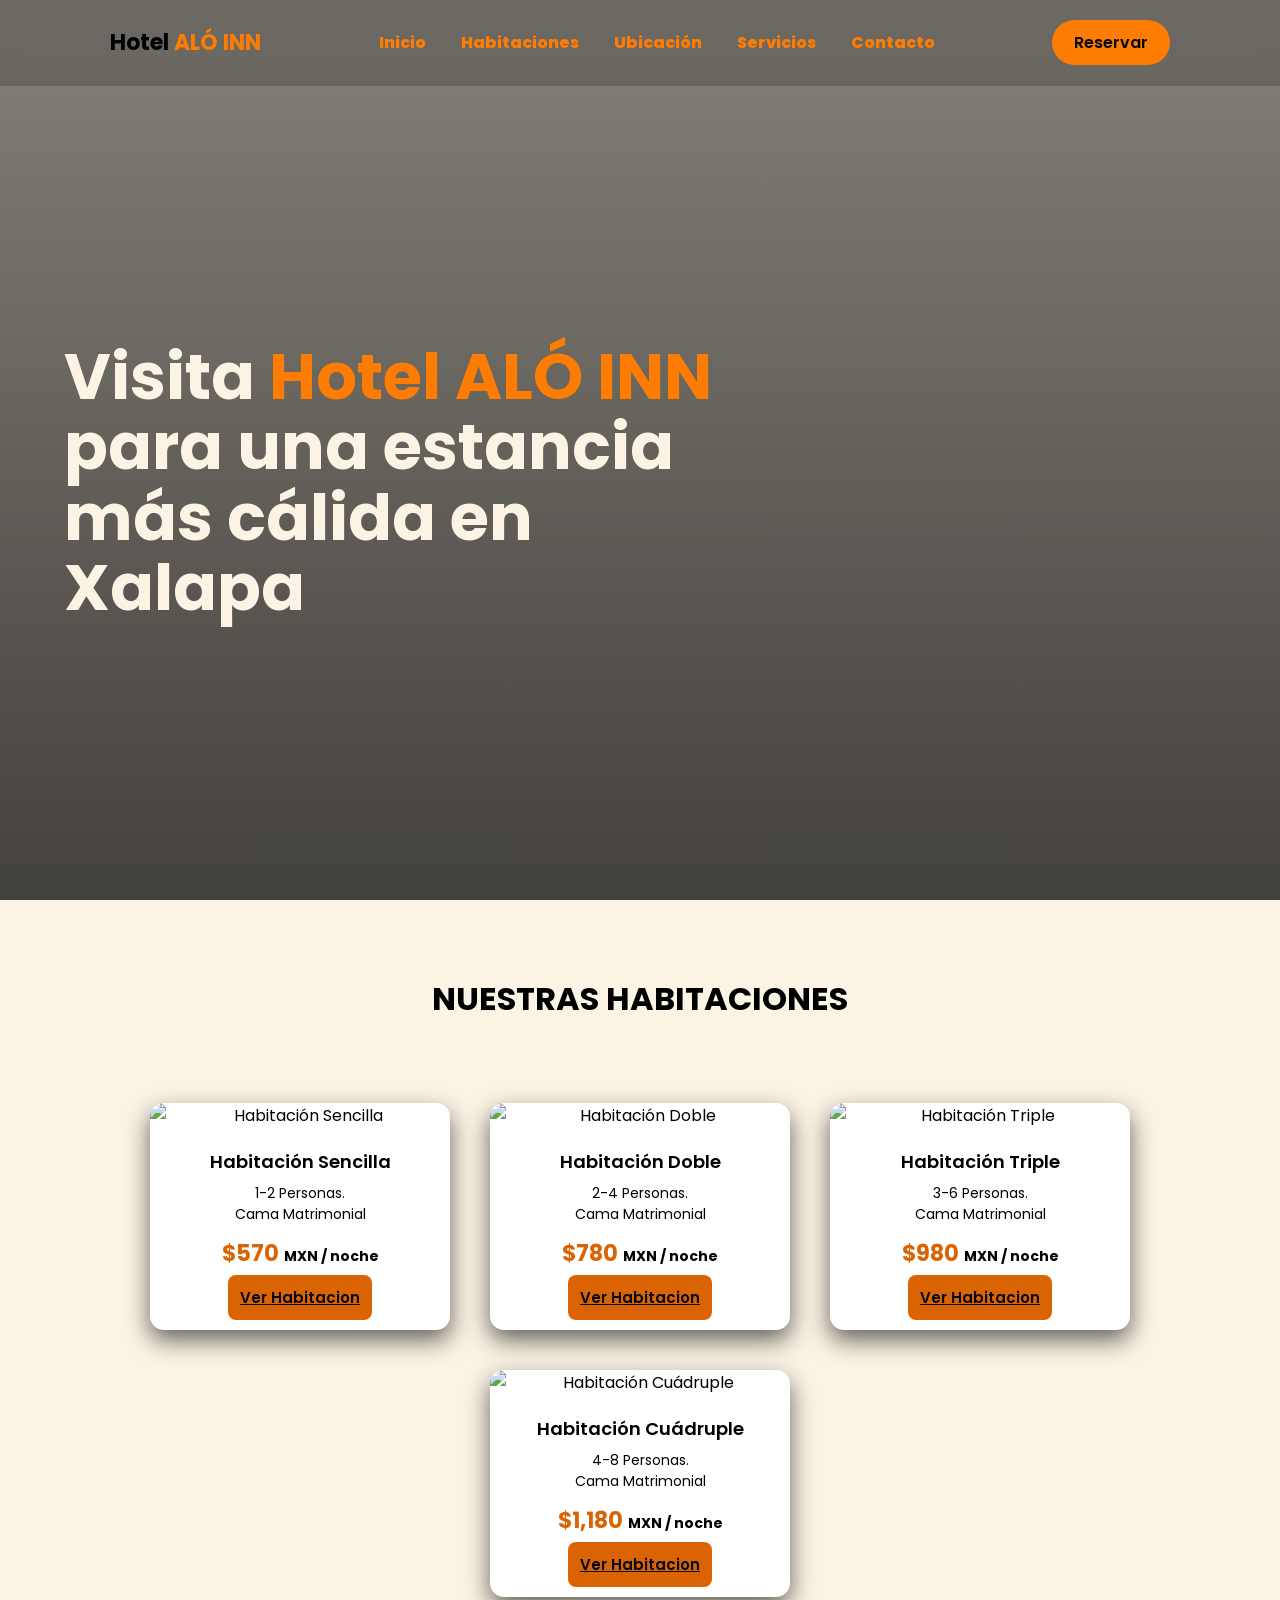
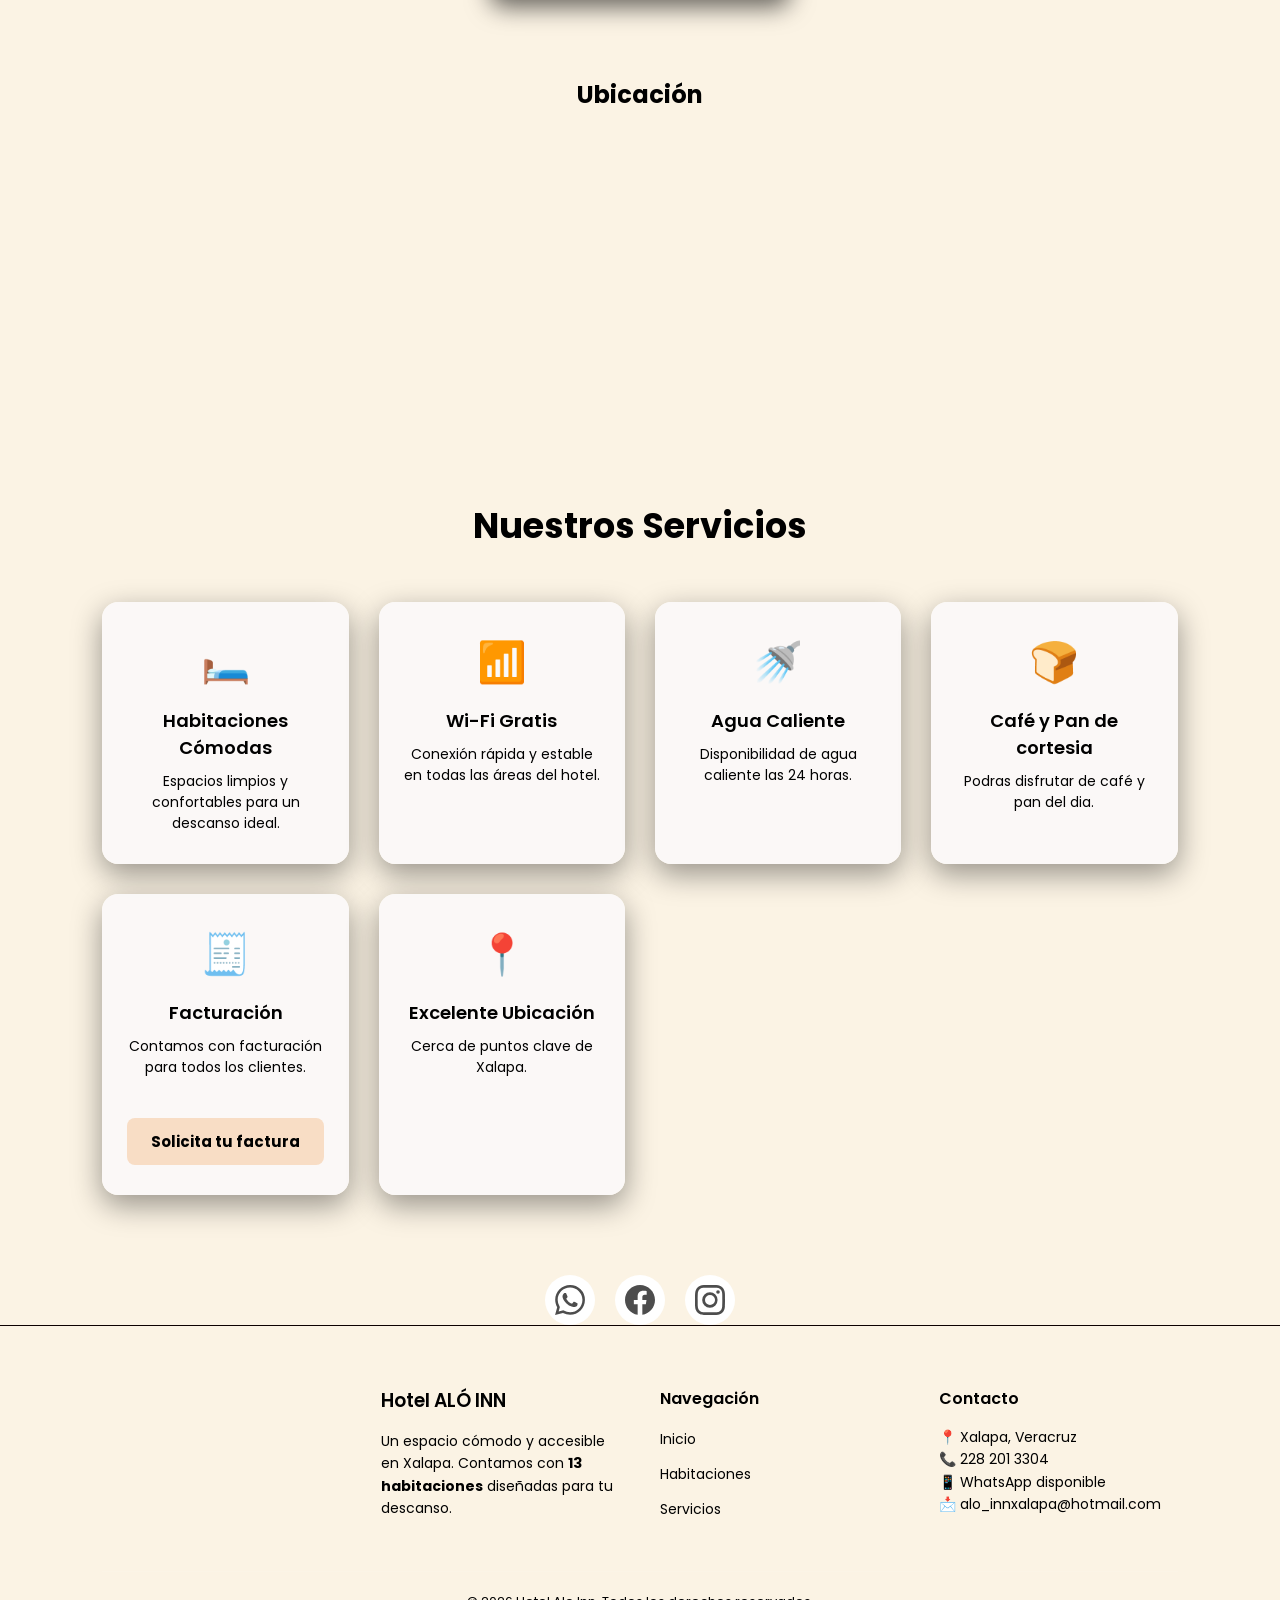
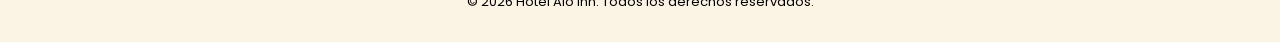
==== index.html @ 549d6c2c "Add files via upload" ====
<!DOCTYPE html>

<html lang="es">

<head>
  <meta charset="UTF-8">
  <meta name="viewport" content="width=device-width, initial-scale=1.0">
  
  <title>Hotel Alo Inn | Confort y Calidad en Xalapa, Veracruz</title>
  
  <meta name="description" content="Disfruta de Hotel Alo Inn en Xalapa. Habitaciones cómodas, Wi-Fi gratis, facturación y la mejor ubicación. ¡Reserva hoy mismo!">
  <meta name="keywords" content="Hotel Xalapa, Hotel Alo Inn, hospedaje Veracruz, hotel con factura, habitaciones económicas Xalapa">

  <link rel="icon" href="https://hotelaloinn.com/img/logo.jpeg" type="image/jpeg">
  <link rel="apple-touch-icon" href="https://hotelaloinn.com/img/logo.jpeg">

  <meta property="og:type" content="website">
  <meta property="og:title" content="Hotel Alo Inn - Tu mejor opción en Xalapa">
  <meta property="og:description" content="Habitaciones cómodas y servicios de primera. ¡Conoce nuestras promociones!">
  <meta property="og:image" content="https://hotelaloinn.com/img/logo.jpeg">
  <meta property="og:url" content="https://hotelaloinn.com">

 <!-- Carga de la letra Poppins (Indispensable para que no se vea la letra por defecto) -->
<link href="https://fonts.googleapis.com/css2?family=Poppins:wght@300;400;600;700&display=swap" rel="stylesheet">

<!-- Vinculación al CSS (Asegúrate de que el nombre sea idéntico al de tu archivo) -->
<link rel="stylesheet" href="style.css">
</head>
<body>


<header class="navbar">
  <div class="nav-container"> 

    <div class="logo">
      Hotel <span>ALÓ INN</span>
    </div>

    <nav class="nav-links">
      <a href="#inicio">Inicio</a>
      <a href="#habitaciones">Habitaciones</a>
      <a href="#Ubicacion">Ubicación</a>
      <a href="#servicios"> Servicios</a>
      <a href="#contacto">Contacto</a>
    </nav>

    <a 
      href="https://wa.me/522282358579?text=Hola%2C%20buen%20d%C3%ADa.%20Me%20gustar%C3%ADa%20reservar%20una%20habitaci%C3%B3n%20en%20el%20Hotel%20Alo%20Inn.%20%C2%BFPodr%C3%ADan%20brindarme%20disponibilidad%20y%20tarifas%2C%20por%20favor%3F"
      class="nav-btn"
      target="_blank"
    >
      Reservar
    </a>

  </div>
</header>

<section class="hero" id="inicio">
  <div class="hero-content">
    <h1>
      Visita <span>Hotel ALÓ INN</span> para una estancia más cálida en Xalapa
    </h1>
  </div>
</section><br><br> <br>

<h1>NUESTRAS HABITACIONES</h1>

<section class="products" id="habitaciones">

  <div class="product-card">
    <img src="img/habitaciosencilla.jpeg" alt="Habitación Sencilla">
    <div class="product-info">
      <h3>Habitación Sencilla</h3>
      <p class="description">
        1-2 Personas.<br>
        Cama Matrimonial
      </p>
      <div class="price">
        $570 <span>MXN / noche</span>
      </div>
      <a href="habitacionsencilla.html" class="buy-btn">
       Ver Habitacion
      </a>
    </div>
  </div>

  <div class="product-card">
    <img src="img/habitaciondoble.jpeg" alt="Habitación Doble">
    <div class="product-info">
      <h3>Habitación Doble</h3>
      <p class="description">
        2-4 Personas.<br>
        Cama Matrimonial
      </p>
      <div class="price">
        $780 <span>MXN / noche</span>
      </div>
      <a href="habitaciondoble.html" class="buy-btn">
     Ver Habitacion
      </a>
    </div>
  </div>

  <div class="product-card">
    <img src="img/habitaciontriple.jpeg" alt="Habitación Triple">
    <div class="product-info">
      <h3>Habitación Triple</h3>
      <p class="description">
        3-6 Personas.<br>
        Cama Matrimonial
      </p>
      <div class="price">
        $980 <span>MXN / noche</span>
      </div>
      <a href="habitaciontriple.html" class="buy-btn">
        Ver Habitacion
      </a>
    </div>
  </div>

  <div class="product-card">
    <img src="img/habitacioncuadruple.jpeg" alt="Habitación Cuádruple">
    <div class="product-info">
      <h3>Habitación Cuádruple</h3>
      <p class="description">
        4-8 Personas.<br>
        Cama Matrimonial
      </p>
      <div class="price">
        $1,180 <span>MXN / noche</span>
      </div>
      <a href="habitacioncuadruple.html" class="buy-btn">
        Ver Habitacion
      </a>
    </div>
  </div>

</section>

<!-- Mapá -->
 <section class="Ubicacion" id="Ubicacion">
  <h1>Ubicación </h1>
  <iframe src="https://www.google.com/maps/embed?pb=!1m18!1m12!1m3!1d3759.8437289900535!2d-96.91754228857053!3d19.548321536897763!2m3!1f0!2f0!3f0!3m2!1i1024!2i768!4f13.1!3m3!1m2!1s0x85db31e40d9a5141%3A0xbbd44925af812f5!2zQUzDkyBJTk4!5e0!3m2!1ses-419!2smx!4v1768088990701!5m2!1ses-419!2smx" width="400" height="300" style="border:0;" allowfullscreen="" loading="lazy" referrerpolicy="no-referrer-when-downgrade"></iframe></section>



<!-- Servicios -->
<section class="services" id="servicios">

  <h2 class="section-title">Nuestros Servicios</h2>

  <div class="services-grid">

    <div class="service-card">
      <div class="service-icon">🛏️</div>
      <h3>Habitaciones Cómodas</h3>
      <p>
        Espacios limpios y confortables para un descanso ideal.
      </p>
    </div>

    <div class="service-card">
      <div class="service-icon">📶</div>
      <h3>Wi-Fi Gratis</h3>
      <p>
        Conexión rápida y estable en todas las áreas del hotel.
      </p>
    </div>

    <div class="service-card">
      <div class="service-icon">🚿</div>
      <h3>Agua Caliente</h3>
      <p>
        Disponibilidad de agua caliente las 24 horas.
      </p>
    </div>

    <div class="service-card">
      <div class="service-icon">🍞 </div>
      <h3>Café y Pan de cortesia</h3>
      <p>
        Podras disfrutar de café y pan del dia.
      </p>
    </div>

    <div class="service-card">
      <div class="service-icon">🧾</div>
      <h3>Facturación</h3>
      <p>
      Contamos con  facturación para todos los clientes.
      </p><BR>
       <a href="https://wa.me/522282358579?text=%0APara%20poder%20realizar%20la%20facturaci%C3%B3n%20correspondiente%2C%20le%20agradecer%C3%ADamos%20nos%20pudiera%20proporcionar%20la%20siguiente%20informaci%C3%B3n%20fiscal.%0A%E2%80%A2%20Nombre%20o%20Raz%C3%B3n%20Social%3A%0A%E2%80%A2%20RFC%3A%0A%E2%80%A2%20Uso%20de%20CFDI%3A%0A%E2%80%A2%20R%C3%A9gimen%20fiscal%3A%0A%E2%80%A2%20Direcci%C3%B3n%3A%0A%E2%80%A2%20C%C3%B3digo%20Postal%3A%0A%E2%80%A2%20Tipo%20de%20pago%20y%20cantidad%3A%0A%E2%80%A2%20Correo%20electr%C3%B3nico%20para%20env%C3%ADo%20de%20factura%3A%0A%E2%80%A2%20Comprobante%20de%20pago%20%28imagen%29" class="bottom"> Solicita tu factura</a>  
       
      </a> 
    </div>

    <div class="service-card">
      <div class="service-icon">📍</div>
      <h3>Excelente Ubicación</h3>
      <p>
        Cerca de puntos clave de Xalapa.
      </p>
    </div>

  </div>
</section>


  <!-- REDES SOCIALES -->

<ul class="example-2">
  <li class="icon-content">
    <a
      data-social="whatsapp"
      aria-label="Whatsapp"
      href="https://wa.me/522282358579?text=Hola%2C%20buen%20d%C3%ADa.%20Me%20gustar%C3%ADa%20reservar%20una%20habitaci%C3%B3n%20en%20el%20Hotel%20Alo%20Inn.%20%C2%BFPodr%C3%ADan%20brindarme%20disponibilidad%20y%20tarifas%2C%20por%20favor%3F"
    >
      <div class="filled"></div>
      <svg
        xml:space="preserve"
        viewBox="0 0 24 24"
        class="bi bi-whatsapp"
        fill="currentColor"
        height="24"
        width="24"
        xmlns="http://www.w3.org/2000/svg"
      >
        <path
          fill="currentColor"
          d="M17.472 14.382c-.297-.149-1.758-.867-2.03-.967-.273-.099-.471-.148-.67.15-.197.297-.767.966-.94 1.164-.173.199-.347.223-.644.075-.297-.15-1.255-.463-2.39-1.475-.883-.788-1.48-1.761-1.653-2.059-.173-.297-.018-.458.13-.606.134-.133.298-.347.446-.52.149-.174.198-.298.298-.497.099-.198.05-.371-.025-.52-.075-.149-.669-1.612-.916-2.207-.242-.579-.487-.5-.669-.51-.173-.008-.371-.01-.57-.01-.198 0-.52.074-.792.372-.272.297-1.04 1.016-1.04 2.479 0 1.462 1.065 2.875 1.213 3.074.149.198 2.096 3.2 5.077 4.487.709.306 1.262.489 1.694.625.712.227 1.36.195 1.871.118.571-.085 1.758-.719 2.006-1.413.248-.694.248-1.289.173-1.413-.074-.124-.272-.198-.57-.347m-5.421 7.403h-.004a9.87 9.87 0 01-5.031-1.378l-.361-.214-3.741.982.998-3.648-.235-.374a9.86 9.86 0 01-1.51-5.26c.001-5.45 4.436-9.884 9.888-9.884 2.64 0 5.122 1.03 6.988 2.898a9.825 9.825 0 012.893 6.994c-.003 5.45-4.437 9.884-9.885 9.884m8.413-18.297A11.815 11.815 0 0012.05 0C5.495 0 .16 5.335.157 11.892c0 2.096.547 4.142 1.588 5.945L.057 24l6.305-1.654a11.882 11.882 0 005.683 1.448h.005c6.554 0 11.89-5.335 11.893-11.893a11.821 11.821 0 00-3.48-8.413Z"
        ></path>
      </svg>
    </a>
    <div class="tooltip">Whatsapp</div>
  </li>
  <li class="icon-content">
    <a
      data-social="facebook"
      aria-label="Facebook"
      href="https://www.facebook.com/ALOINNXALAPA/?locale=es_LA"
    >
      <div class="filled"></div>
      <svg
        xml:space="preserve"
        viewBox="0 0 24 24"
        class="bi bi-facbook"
        fill="currentColor"
        height="24"
        width="24"
        xmlns="http://www.w3.org/2000/svg"
      >
        <path
          fill="currentColor"
          d="M23.9981 11.9991C23.9981 5.37216 18.626 0 11.9991 0C5.37216 0 0 5.37216 0 11.9991C0 17.9882 4.38789 22.9522 10.1242 23.8524V15.4676H7.07758V11.9991H10.1242V9.35553C10.1242 6.34826 11.9156 4.68714 14.6564 4.68714C15.9692 4.68714 17.3424 4.92149 17.3424 4.92149V7.87439H15.8294C14.3388 7.87439 13.8739 8.79933 13.8739 9.74824V11.9991H17.2018L16.6698 15.4676H13.8739V23.8524C19.6103 22.9522 23.9981 17.9882 23.9981 11.9991Z"
        ></path>
      </svg>
    </a>
    <div class="tooltip">Facebook</div>
  </li>
  <li class="icon-content">
    <a
      data-social="instagram"
      aria-label="Instagram"
      href="https://www.instagram.com/alo_innxlp?igsh=Y3Bvd2txeXczbG93"
    >
      <div class="filled"></div>
      <svg
        xml:space="preserve"
        viewBox="0 0 16 16"
        class="bi bi-instagram"
        fill="currentColor"
        height="16"
        width="16"
        xmlns="http://www.w3.org/2000/svg"
      >
        <path
          fill="currentColor"
          d="M8 0C5.829 0 5.556.01 4.703.048 3.85.088 3.269.222 2.76.42a3.9 3.9 0 0 0-1.417.923A3.9 3.9 0 0 0 .42 2.76C.222 3.268.087 3.85.048 4.7.01 5.555 0 5.827 0 8.001c0 2.172.01 2.444.048 3.297.04.852.174 1.433.372 1.942.205.526.478.972.923 1.417.444.445.89.719 1.416.923.51.198 1.09.333 1.942.372C5.555 15.99 5.827 16 8 16s2.444-.01 3.298-.048c.851-.04 1.434-.174 1.943-.372a3.9 3.9 0 0 0 1.416-.923c.445-.445.718-.891.923-1.417.197-.509.332-1.09.372-1.942C15.99 10.445 16 10.173 16 8s-.01-2.445-.048-3.299c-.04-.851-.175-1.433-.372-1.941a3.9 3.9 0 0 0-.923-1.417A3.9 3.9 0 0 0 13.24.42c-.51-.198-1.092-.333-1.943-.372C10.443.01 10.172 0 7.998 0zm-.717 1.442h.718c2.136 0 2.389.007 3.232.046.78.035 1.204.166 1.486.275.373.145.64.319.92.599s.453.546.598.92c.11.281.24.705.275 1.485.039.843.047 1.096.047 3.231s-.008 2.389-.047 3.232c-.035.78-.166 1.203-.275 1.485a2.5 2.5 0 0 1-.599.919c-.28.28-.546.453-.92.598-.28.11-.704.24-1.485.276-.843.038-1.096.047-3.232.047s-2.39-.009-3.233-.047c-.78-.036-1.203-.166-1.485-.276a2.5 2.5 0 0 1-.92-.598 2.5 2.5 0 0 1-.6-.92c-.109-.281-.24-.705-.275-1.485-.038-.843-.046-1.096-.046-3.233s.008-2.388.046-3.231c.036-.78.166-1.204.276-1.486.145-.373.319-.64.599-.92s.546-.453.92-.598c.282-.11.705-.24 1.485-.276.738-.034 1.024-.044 2.515-.045zm4.988 1.328a.96.96 0 1 0 0 1.92.96.96 0 0 0 0-1.92m-4.27 1.122a4.109 4.109 0 1 0 0 8.217 4.109 4.109 0 0 0 0-8.217m0 1.441a2.667 2.667 0 1 1 0 5.334 2.667 2.667 0 0 1 0-5.334"
        ></path>
      </svg>
    </a>
    <div class="tooltip">Instagram</div>
  </li>
</ul>
<footer class="footer" id="contacto">
  <div class="footer-container">
<br><br><br><br>

    <!-- INFO HOTEL -->
    <div class="footer-column">
      <h3>Hotel ALÓ INN</h3>
      <p>
        Un espacio cómodo y accesible en Xalapa.  
        Contamos con <strong>13 habitaciones</strong> diseñadas para tu descanso.
      </p>
    </div>

    <!-- NAVEGACIÓN -->
    <div class="footer-column">
      <h4>Navegación</h4>
      <ul>
        <li><a href="#inicio">Inicio</a></li>
        <li><a href="#habitaciones">Habitaciones</a></li>
        <li><a href="#servicios">Servicios</a></li>
      </ul>
    </div>

    <!-- CONTACTO -->
    <div class="footer-column">
      <h4>Contacto</h4>
      <p>📍 Xalapa, Veracruz</p>
      <p>📞 228 201 3304</p>
      <p>📱 WhatsApp disponible</p>
      <P>📩 alo_innxalapa@hotmail.com </P>
    </div>

  </div>

  <div class="footer-bottom">
    © 2026 Hotel Alo Inn. Todos los derechos reservados.
  </div>
</footer>





</body>
</html>
---- style.css ----
/* =========================================
   1. CONFIGURACIÓN GENERAL, FUENTES Y RESET
   ========================================= */
@import url('https://fonts.googleapis.com/css2?family=Poppins:wght@300;400;500;600;700;800&display=swap');

* {
    margin: 0;
    padding: 0;
    box-sizing: border-box;
    font-family: 'Poppins', sans-serif; /* Forzar Poppins en absolutamente todo */
}

body {
    background-color: #fbf3e4;
    color: black;
}

/* =========================================
   2. NAVBAR
   ========================================= */
.navbar {
    position: fixed;
    top: 0;
    width: 100%;
    z-index: 1000;
    background: #0000002d;
    backdrop-filter: blur(10px);
    border-bottom: 1px solid #ffffff00;
}

.nav-container {
    max-width: 1100px;
    margin: 0 auto;
    padding: 20px;
    display: flex;
    justify-content: space-between;
    align-items: center;
}

/* LOGO */
.logo {
    font-size: 22px;
    font-weight: 700;
    color: #000000;
}

.logo span {
    color: #ff7c02;
}

/* LINKS */
.nav-links {
    display: flex;
    gap: 35px;
}

.nav-links a {
    text-decoration: none;
    color: #ff7c02;
    font-weight: 800;
    position: relative;
}

/* Línea animada */
.nav-links a::after {
    content: "";
    position: absolute;
    bottom: -6px;
    left: 0;
    width: 0;
    height: 2px;
    background: #ff7c02;
    transition: width 0.3s ease;
}

.nav-links a:hover::after {
    width: 100%;
}

/* BOTÓN NAVBAR */
.nav-btn {
    padding: 10px 22px;
    background: #ff7c02;
    color: #000000;
    text-decoration: none;
    border-radius: 30px;
    font-weight: 600;
    transition: transform 0.3s;
}

.nav-btn:hover {
    transform: translateY(-2px);
}

/* ESPACIO PARA NAV FIJO */
.hero {
    padding-top: 90px;
}

/* RESPONSIVE NAVBAR */
@media (max-width: 600px) {
    h1 {
        font-size: 1.8rem;
    }
}

/* =========================================
   3. HERO (LANDING PRINCIPAL)
   ========================================= */
.hero { 
    min-height: 100vh;
    padding-top: 90px;
    background:
        linear-gradient(rgba(19, 17, 17, 0.507), rgba(0, 0, 0, 0.733)),
        url("img/fondo.jpeg");
    background-size: cover;
    background-position: center;
    display: flex;
    align-items: center;
    padding-left: 5%;
    padding-right: 5%;
}

.hero-content {
    max-width: 650px;
    animation: fadeUp 1.2s ease;
}

.hero h1 {
    font-size: clamp(2.5rem, 5vw, 4rem);
    font-weight: 700;
    line-height: 1.1;
    margin-bottom: 25px;
    color: #fbf3e4;
    text-align: left;
}

.hero h1 span {
    color: #ff7c02;
}

.hero-buttons {
    display: flex;
    gap: 20px;
    flex-wrap: wrap;
}

.btn-primary {
    padding: 14px 34px;
    background: #da6404;
    border: none;
    border-radius: 40px;
    color: #000000;
    font-weight: 600;
    cursor: pointer;
}

.btn-secondary {
    padding: 14px 34px;
    background: transparent;
    border: 2px solid #da6404;
    border-radius: 40px;
    color: #da6404;
    font-weight: 600;
    cursor: pointer;
}

/* =========================================
   4. TARJETAS DE PRODUCTOS / HABITACIONES (INICIO)
   ========================================= */
.products {
    display: flex;
    justify-content: center;
    gap: 40px;
    padding: 80px 8%;
    flex-wrap: wrap;
}

.product-card {
    background: #ffffff;
    width: 300px;
    border-radius: 14px;
    overflow: hidden;
    box-shadow: 0 10px 25px rgba(0, 0, 0, 0.603);
    transition: transform 0.3s ease;
}

.product-card:hover {
    transform: translateY(-8px);
}

.product-card img {
    width: 100%;
    display: block;
}

.product-info {
    padding: 20px;
}

.product-info h3 {
    font-size: 18px;
    margin-bottom: 8px;
    color: #000000;
    font-weight: 600;
}

.description {
    font-size: 14px;
    color: #000000;
    margin-bottom: 12px;
}

.price {
    font-size: 22px;
    font-weight: bold;
    color: #da6404;
    margin-bottom: 15px;
}

.price span {
    font-size: 14px;
    color: #000000;
}

.buy-btn {
    width: 100%;
    border: none;
    padding: 12px;
    background: #da6404;
    color: #020617;
    font-size: 15px;
    border-radius: 8px;
    cursor: pointer;
    font-weight: 600;
}

/* =========================================
   5. SECCIÓN SERVICIOS
   ========================================= */
.services {
    color: #000000;
    padding: 80px 8%;
    background: #fbf3e4;
}

.section-title {
    text-align: center;
    font-size: 2.2rem;
    margin-bottom: 50px;
    font-weight: 700;
}

.services-grid {
    display: grid;
    grid-template-columns: repeat(auto-fit, minmax(220px, 1fr));
    gap: 30px;
}

.service-card {
    background: hsla(0, 25%, 98%, 0.945);
    padding: 30px 25px;
    border-radius: 16px;
    text-align: center;
    box-shadow: 0 10px 30px rgba(0,0,0,0.4);
    transition: transform 0.3s ease, box-shadow 0.3s ease;
}

.service-card:hover {
    transform: translateY(-8px);
    box-shadow: 0 15px 40px rgba(0,0,0,0.6);
}

.service-icon {
    font-size: 40px;
    margin-bottom: 15px;
}

.service-card h3 {
    font-size: 18px;
    margin-bottom: 10px;
    font-weight: 600;
}

.service-card p {
    font-size: 14px;
    color: #000000;
}

.bottom {
    display: block;         
    width: 100%;
    box-sizing: border-box;  
    background: #f8ddc5; 
    color: #000000; 
    padding: 12px;
    font-size: 15px;
    font-weight: bold;      
    text-align: center;         
    text-decoration: none;   
    border-radius: 8px;
    cursor: pointer;
    transition: 0.3s;
    margin-top: 15px; 
}

.bottom:hover {
    background: #ff7c02;    
    color: #000;
}

/* =========================================
   6. REDES SOCIALES Y ICONOS HOVER (EXAMPLE-2)
   ========================================= */
ul {
    list-style: none;
}

.example-2 {
    display: flex;
    justify-content: center;
    align-items: center;
}

.example-2 .icon-content {
    margin: 0 10px;
    position: relative;
}

.example-2 .icon-content .tooltip {
    position: absolute;
    top: -30px;
    left: 50%;
    transform: translateX(-50%);
    color: #fff;
    padding: 6px 10px;
    border-radius: 5px;
    opacity: 0;
    visibility: hidden;
    font-size: 14px;
    transition: all 0.3s ease;
}

.example-2 .icon-content:hover .tooltip {
    opacity: 1;
    visibility: visible;
    top: -50px;
}

.example-2 .icon-content a {
    position: relative;
    overflow: hidden;
    display: flex;
    justify-content: center;
    align-items: center;
    width: 50px;
    height: 50px;
    border-radius: 50%;
    color: #4d4d4d;
    background-color: #fff;
    transition: all 0.3s ease-in-out;
}

.example-2 .icon-content a:hover {
    box-shadow: 3px 2px 45px 0px rgb(0, 0, 0);
}

.example-2 .icon-content a svg {
    position: relative;
    z-index: 1;
    width: 30px;
    height: 30px;
}

.example-2 .icon-content a:hover {
    color: white;
}

.example-2 .icon-content a .filled {
    position: absolute;
    top: auto;
    bottom: 0;
    left: 0;
    width: 100%;
    height: 0;
    background-color: #000;
    transition: all 0.3s ease-in-out;
}

.example-2 .icon-content a:hover .filled {
    height: 100%;
}

.example-2 .icon-content a[data-social="whatsapp"] .filled,
.example-2 .icon-content a[data-social="whatsapp"] ~ .tooltip {
    background-color: #128c7e;
}

.example-2 .icon-content a[data-social="facebook"] .filled,
.example-2 .icon-content a[data-social="facebook"] ~ .tooltip {
    background-color: #3b5998;
}

.example-2 .icon-content a[data-social="instagram"] .filled,
.example-2 .icon-content a[data-social="instagram"] ~ .tooltip {
    background: linear-gradient(
        45deg,
        #405de6,
        #5b51db,
        #b33ab4,
        #c135b4,
        #e1306c,
        #fd1f1f
    );
}

.example-2 .icon-content a[data-social="youtube"] .filled,
.example-2 .icon-content a[data-social="youtube"] ~ .tooltip {
    background-color: #c200003d;
}

h1 {
    text-align: center;
    color: #000000;
}

/* =========================================
   7. MAPA Y FOOTER ORIGINALES
   ========================================= */
section {
    text-align: center;
}

.footer {
    background: #fbf3e4;
    border-top: 1px solid rgb(12, 0, 0);
    padding: 60px 8% 30px;
}

.footer-container {
    display: grid;
    grid-template-columns: repeat(auto-fit, minmax(220px, 1fr));
    gap: 40px;
    margin-bottom: 40px;
}

.footer-column h3,
.footer-column h4 {
    margin-bottom: 15px;
    color: #000;
    font-weight: 600;
}

.footer-column p {
    font-size: 14px;
    color: #000000;
    line-height: 1.6;
}

.footer-column ul li {
    margin-bottom: 10px;
}

.footer-column ul li a {
    text-decoration: none;
    color: #000000;
    font-size: 14px;
}

.footer-bottom {
    text-align: center;
    font-size: 13px;
    color: #000000;
    border-top: 1px solid rgba(255,255,255,0.08);
    padding-top: 20px;
}

/* MEDIA QUERIES ORIGINALES */
@media (max-width: 768px) {
    .nav-links {
        display: none;
    }
    .nav-container {
        justify-content: space-between;
    }
    .nav-btn {
        padding: 10px 20px;
        font-size: 15px;
    }
}

/* =========================================
   8. SECCIÓN: DETALLES DE HABITACIÓN (SLIDER PREMIUM UNIFICADO)
   ========================================= */
body.hotel-theme {
    background-color: #fbf3e4;
    color: #000000;
}

.project-detail-container {
    max-width: 1100px;
    margin: 140px auto 60px; 
    padding: 0 20px;
}

.project-header {
    margin-bottom: 25px;
}

#room-title {
    font-size: 2.2rem;
    font-weight: 700;
    letter-spacing: 0.5px;
    color: #000000;
    text-transform: uppercase;
    text-align: left; 
}

.project-breadcrumbs {
    font-size: 13px;
    color: #666666;
    margin-top: 5px;
    text-transform: uppercase;
    letter-spacing: 1px;
}

/* CONTENEDOR DEL SLIDER ANCHO */
.slider-wrapper {
    position: relative;
    width: 100%;
    height: 550px;
    background: #ffffff;
    border-radius: 14px; 
    overflow: hidden;
    box-shadow: 0 10px 25px rgba(0, 0, 0, 0.15);
}

.slider-main-track {
    width: 100%;
    height: 100%;
}

.slider-main-track img {
    width: 100%;
    height: 100%;
    object-fit: cover;
    transition: opacity 0.4s ease-in-out;
}

/* Flechas de navegación del Slider */
.slide-arrow {
    position: absolute;
    top: 50%;
    transform: translateY(-50%);
    background: rgba(0, 0, 0, 0.3);
    color: #ffffff;
    border: none;
    font-size: 2.5rem;
    width: 50px;
    height: 50px;
    line-height: 44px;
    cursor: pointer;
    border-radius: 50%;
    z-index: 10;
    transition: all 0.3s ease;
}

.slide-arrow:hover { 
    background: #ff7c02; 
    transform: translateY(-50%) scale(1.05);
}

#slide-arrow-prev { left: 20px; }
#slide-arrow-next { right: 20px; }

/* Indicadores de bolitas (Dots) */
.slider-dots {
    position: absolute;
    bottom: 25px;
    left: 50%;
    transform: translateX(-50%);
    display: flex;
    gap: 8px;
    z-index: 10;
}

.dot {
    width: 9px;
    height: 9px;
    background: rgba(255, 255, 255, 0.5);
    border-radius: 50%;
    cursor: pointer;
    transition: all 0.3s ease;
}

.dot.active {
    background: #ff7c02;
    width: 26px;
    border-radius: 5px;
}

/* GRID DE METADATOS INFERIORES EN 2 COLUMNAS */
.project-meta-grid {
    display: grid;
    grid-template-columns: 1.3fr 0.7fr;
    gap: 60px;
    margin-top: 40px;
    border-top: 1px solid rgba(0, 0, 0, 0.1);
    padding-top: 40px;
}

.meta-column h2 {
    font-size: 15px;
    letter-spacing: 2px;
    color: #000000;
    margin-bottom: 20px;
    font-weight: 700;
    border-bottom: 2px solid #ff7c02;
    display: inline-block;
    padding-bottom: 5px;
}

#room-description {
    font-size: 15px;
    color: #333333;
    line-height: 1.8;
    text-align: left;
}

.characteristics-section {
    margin-top: 35px;
    text-align: left;
}

.characteristics-section h3 {
    font-size: 14px;
    color: #da6404;
    text-transform: uppercase;
    margin-bottom: 15px;
    font-weight: 600;
}

.characteristics-section ul {
    list-style: none;
    display: grid;
    grid-template-columns: repeat(auto-fit, minmax(200px, 1fr));
    gap: 12px;
}

.characteristics-section li {
    font-size: 14px;
    color: #000000;
    display: flex;
    align-items: center;
    gap: 10px;
}

.characteristics-section li span {
    color: #ff7c02;
    font-size: 18px;
}

/* CAJA DE INFORMACIÓN RÁPIDA (Derecha) */
.quick-info-box {
    background: #ffffff; 
    padding: 30px;
    border-radius: 14px;
    box-shadow: 0 10px 25px rgba(0, 0, 0, 0.05);
    text-align: left;
}

.info-row {
    display: flex;
    justify-content: space-between;
    padding: 15px 0;
    border-bottom: 1px solid rgba(0, 0, 0, 0.08);
    font-size: 14px;
}

.info-row:last-of-type {
    border-bottom: none;
}

.info-label { 
    color: #555555; 
    font-weight: 500; 
}

.info-value { 
    color: #000000; 
    text-align: right; 
    font-weight: 600;
}

.price-highlight { 
    color: #da6404; 
    font-weight: 700; 
    font-size: 18px; 
}

/* BOTÓN DE RESERVA / COTIZACIÓN RECTANGULAR */
.action-quote-btn {
    display: block;
    width: 100%;
    background: #da6404;
    color: #ffffff;
    text-decoration: none;
    text-align: center;
    padding: 16px;
    font-weight: 700;
    font-size: 14px;
    letter-spacing: 2px;
    margin-top: 25px;
    border-radius: 8px;
    transition: all 0.3s ease;
}

.action-quote-btn:hover { 
    background: #ff7c02;
    transform: translateY(-2px);
    box-shadow: 0 5px 15px rgba(255, 124, 2, 0.3);
}

/* RESPONSIVE EXCLUSIVO PARA LA GALERÍA */
@media (max-width: 850px) {
    .project-meta-grid { 
        grid-template-columns: 1fr; 
        gap: 40px; 
    }
    .slider-wrapper { 
        height: 350px; 
    }
}
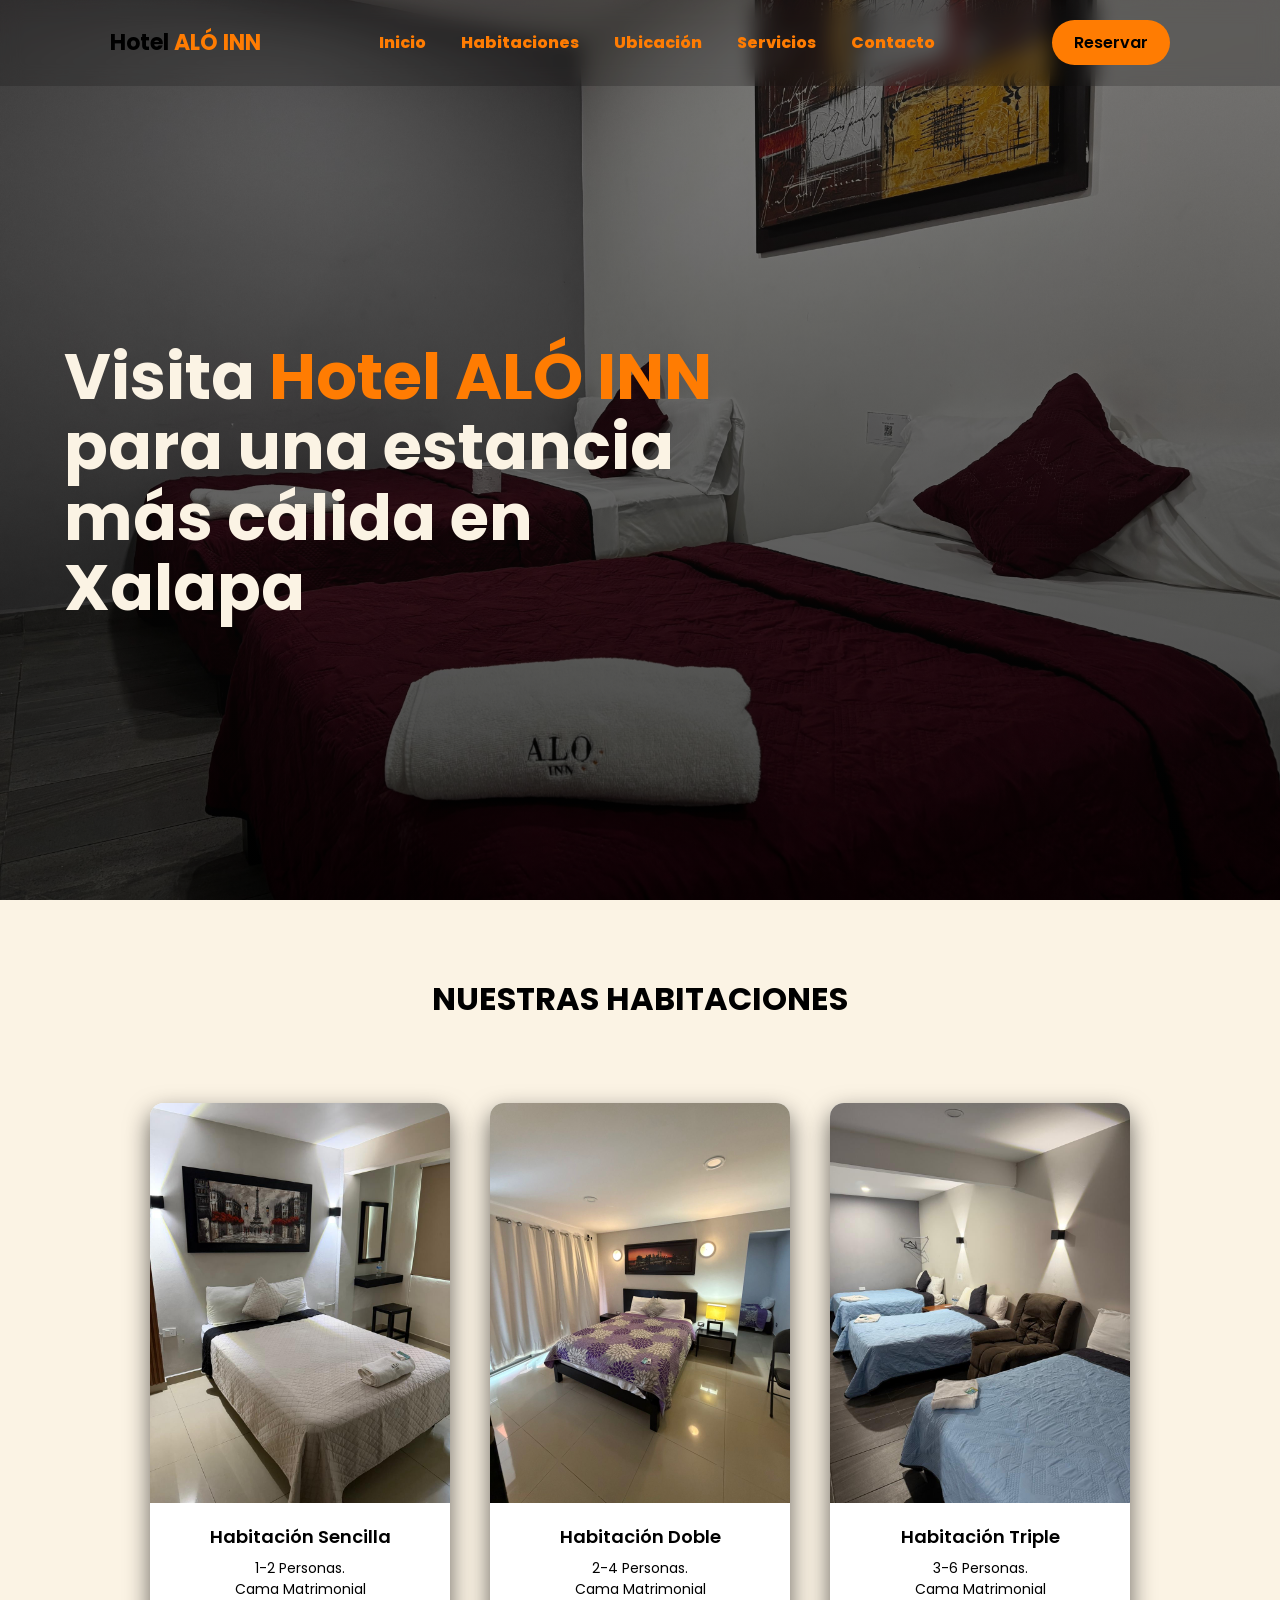
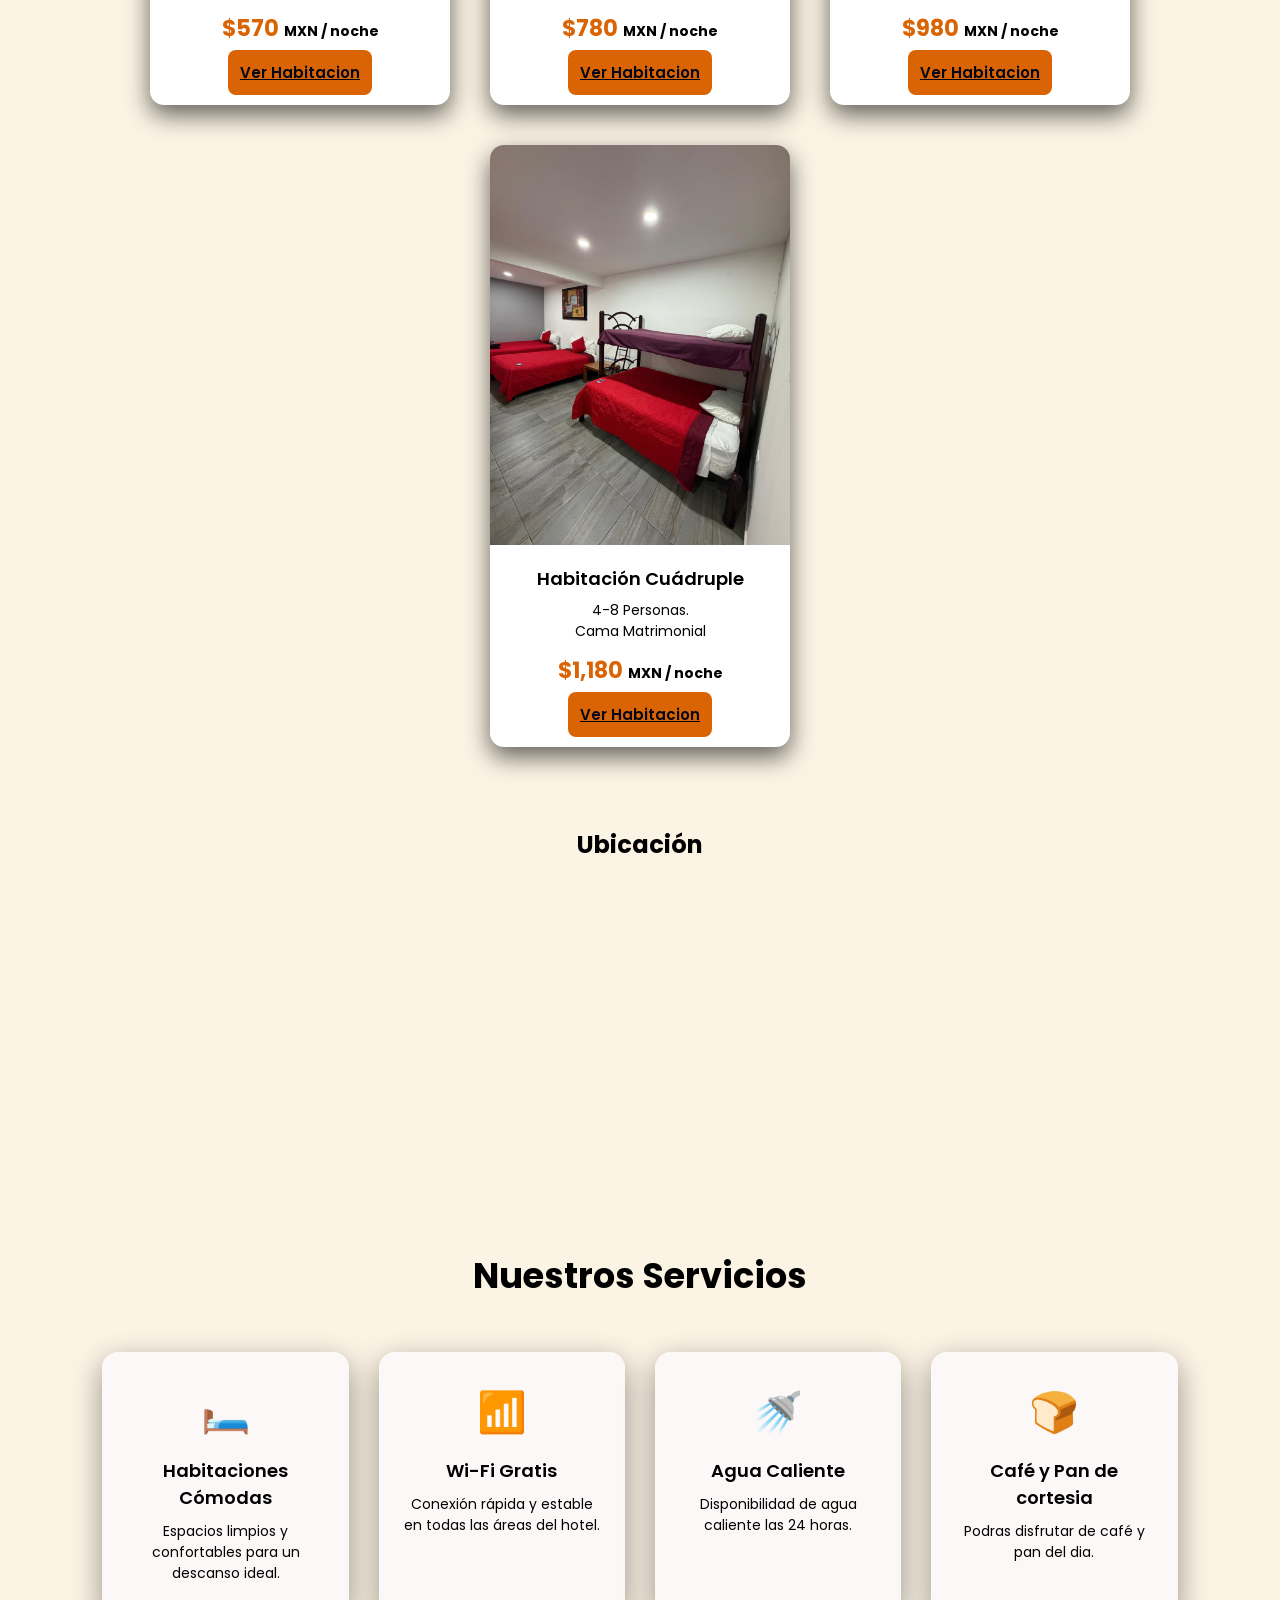
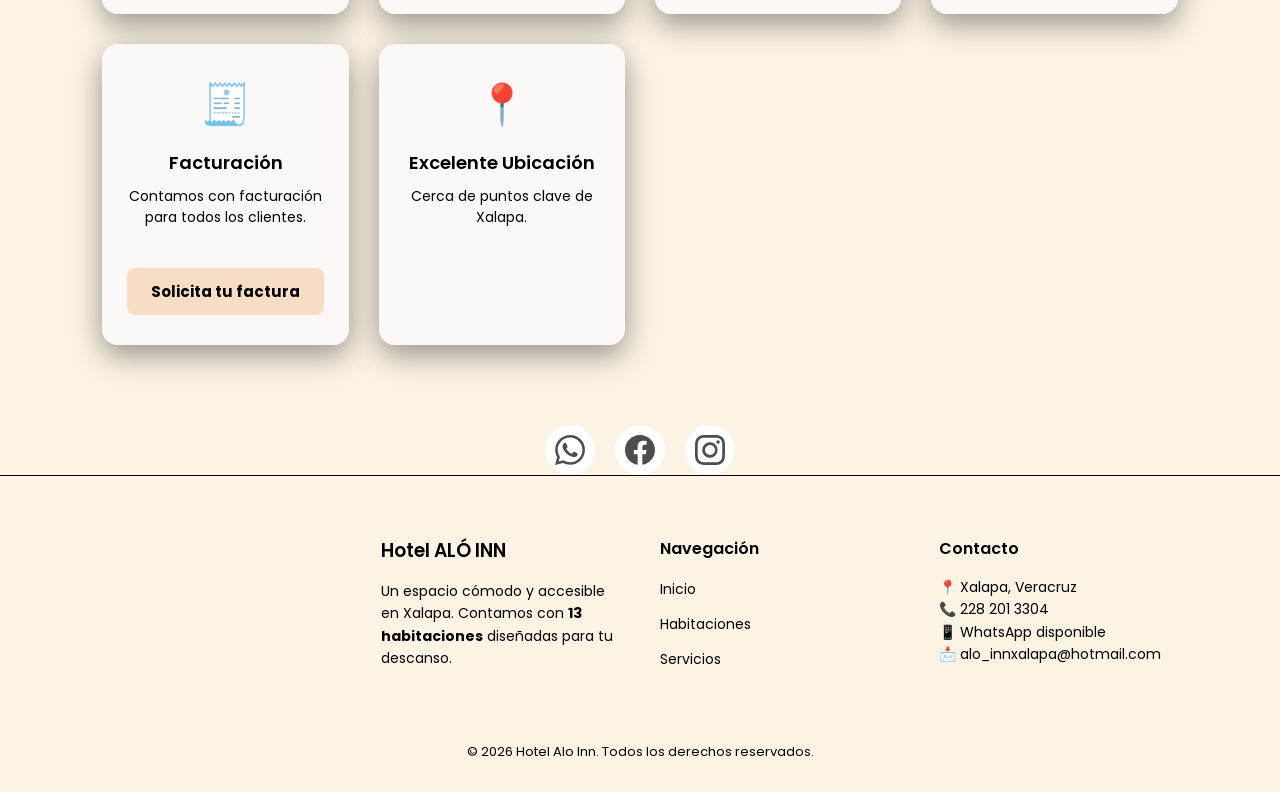
==== commit 82575c1e: "Update index.html" ====
--- a/index.html
+++ b/index.html
@@ -11,8 +11,8 @@
   <meta name="description" content="Disfruta de Hotel Alo Inn en Xalapa. Habitaciones cómodas, Wi-Fi gratis, facturación y la mejor ubicación. ¡Reserva hoy mismo!">
   <meta name="keywords" content="Hotel Xalapa, Hotel Alo Inn, hospedaje Veracruz, hotel con factura, habitaciones económicas Xalapa">
 
-  <link rel="icon" href="https://hotelaloinn.com/img/logo.jpeg" type="image/jpeg">
-  <link rel="apple-touch-icon" href="https://hotelaloinn.com/img/logo.jpeg">
+ <link rel="icon" href="img/logo.jpg" type="image/jpeg">
+  <link rel="apple-touch-icon" href="img/logo.jpg">
 
   <meta property="og:type" content="website">
   <meta property="og:title" content="Hotel Alo Inn - Tu mejor opción en Xalapa">
@@ -326,4 +326,4 @@
 
 
 </body>
-</html>+</html>
